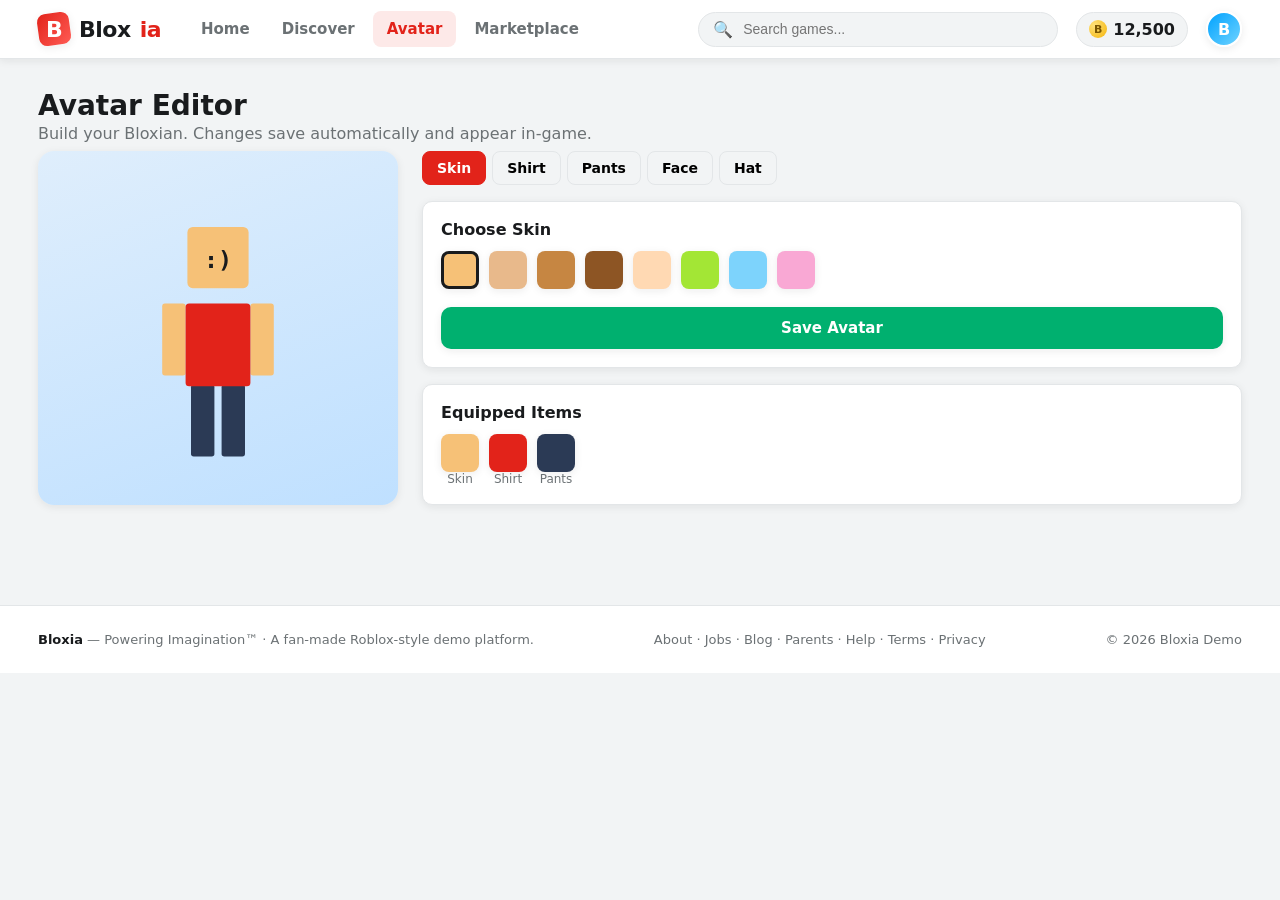
==== avatar.html @ 29c40a12 "Add Bloxia: Roblox-style web platform with playable 3D obby game Co-Authored-By: Devin AI <158243242" ====
<!DOCTYPE html>
<html lang="en">
<head>
  <meta charset="UTF-8" />
  <meta name="viewport" content="width=device-width, initial-scale=1.0" />
  <title>Avatar — Bloxia</title>
  <link rel="stylesheet" href="assets/css/style.css" />
  <link rel="icon" href="data:image/svg+xml,<svg xmlns='http://www.w3.org/2000/svg' viewBox='0 0 100 100'><rect width='100' height='100' rx='22' fill='%23e2231a'/><text x='50' y='72' font-size='64' text-anchor='middle' fill='white' font-family='Arial' font-weight='bold'>B</text></svg>" />
</head>
<body>
  <header class="topbar" id="topbar"></header>

  <main class="page">
    <h1 class="page-title">Avatar Editor</h1>
    <p class="page-sub">Build your Bloxian. Changes save automatically and appear in-game.</p>

    <div class="avatar-layout">
      <div class="avatar-stage">
        <div id="bloxguy"></div>
      </div>

      <div>
        <div class="tabs" id="tabs"></div>
        <div class="panel" id="editorPanel"></div>
        <div class="panel" style="margin-top:16px">
          <h3>Equipped Items</h3>
          <div class="swatches" id="equipped"></div>
        </div>
      </div>
    </div>
  </main>

  <footer class="footer" id="footer"></footer>
  <script src="assets/js/app.js"></script>
  <script src="assets/js/avatar.js"></script>
</body>
</html>
---- assets/css/style.css ----
:root {
  --bg: #f2f4f5;
  --panel: #ffffff;
  --ink: #191b1d;
  --muted: #6b7174;
  --line: #e3e6e8;
  --brand: #e2231a;
  --brand-2: #ff5b54;
  --accent: #00a2ff;
  --green: #00b06f;
  --gold: #f5b50a;
  --shadow: 0 2px 8px rgba(25, 27, 29, .08);
  --radius: 10px;
}

* { box-sizing: border-box; }
html, body { margin: 0; padding: 0; }
body {
  font-family: "Segoe UI", system-ui, -apple-system, Roboto, Helvetica, Arial, sans-serif;
  background: var(--bg);
  color: var(--ink);
  min-height: 100vh;
}
a { color: inherit; text-decoration: none; }
img { display: block; max-width: 100%; }
button { font-family: inherit; cursor: pointer; }

/* ===== Top navigation ===== */
.topbar {
  position: sticky; top: 0; z-index: 50;
  background: var(--panel);
  border-bottom: 1px solid var(--line);
  box-shadow: var(--shadow);
}
.topbar-inner {
  max-width: 1240px; margin: 0 auto; padding: 0 18px;
  height: 58px; display: flex; align-items: center; gap: 18px;
}
.logo {
  display: flex; align-items: center; gap: 9px;
  font-weight: 800; font-size: 22px; letter-spacing: -.5px;
}
.logo-mark {
  width: 32px; height: 32px; border-radius: 8px;
  background: linear-gradient(135deg, var(--brand), var(--brand-2));
  display: grid; place-items: center; color: #fff; font-weight: 900;
  transform: rotate(-8deg); box-shadow: var(--shadow);
}
.logo-mark span { transform: rotate(8deg); }
.logo b { color: var(--brand); }

.nav-links { display: flex; gap: 4px; margin-left: 8px; }
.nav-links a {
  padding: 9px 14px; border-radius: 8px; font-weight: 600; color: var(--muted);
  font-size: 15px; transition: .15s;
}
.nav-links a:hover { background: var(--bg); color: var(--ink); }
.nav-links a.active { color: var(--brand); background: #fde9e8; }

.search {
  flex: 1; max-width: 360px; margin-left: auto;
  display: flex; align-items: center; gap: 8px;
  background: var(--bg); border: 1px solid var(--line);
  border-radius: 20px; padding: 7px 14px;
}
.search input { border: 0; background: transparent; outline: none; width: 100%; font-size: 14px; }

.currency {
  display: flex; align-items: center; gap: 6px;
  background: var(--bg); border: 1px solid var(--line);
  padding: 7px 12px; border-radius: 20px; font-weight: 700;
}
.bux { width: 18px; height: 18px; border-radius: 50%;
  background: radial-gradient(circle at 30% 30%, #ffe27a, var(--gold));
  display: grid; place-items: center; font-size: 11px; color: #7a5600; font-weight: 900; }

.avatar-chip {
  width: 36px; height: 36px; border-radius: 50%;
  background: linear-gradient(135deg, var(--accent), #6fd3ff);
  display: grid; place-items: center; color: #fff; font-weight: 800;
  border: 2px solid #fff; box-shadow: var(--shadow);
}

/* ===== Layout ===== */
.page { max-width: 1240px; margin: 0 auto; padding: 24px 18px 60px; }
.section-head { display: flex; align-items: center; justify-content: space-between; margin: 26px 0 14px; }
.section-head h2 { margin: 0; font-size: 21px; }
.section-head a { color: var(--accent); font-weight: 600; font-size: 14px; }

/* ===== Hero ===== */
.hero {
  border-radius: 16px; overflow: hidden; position: relative;
  background: linear-gradient(120deg, #1a1f2b, #2b3a55 55%, var(--accent));
  color: #fff; padding: 40px; box-shadow: var(--shadow);
  display: flex; flex-direction: column; gap: 14px; min-height: 220px; justify-content: center;
}
.hero h1 { margin: 0; font-size: 38px; line-height: 1.1; max-width: 560px; }
.hero p { margin: 0; max-width: 520px; opacity: .9; font-size: 16px; }
.hero .cta { display: flex; gap: 12px; margin-top: 8px; }
.hero::after {
  content: ""; position: absolute; right: -40px; top: -40px; width: 280px; height: 280px;
  background: radial-gradient(circle, rgba(255,255,255,.18), transparent 70%);
}

.btn {
  border: 0; border-radius: 10px; padding: 12px 20px; font-weight: 700; font-size: 15px;
  background: var(--brand); color: #fff; transition: .15s; box-shadow: var(--shadow);
}
.btn:hover { filter: brightness(1.07); transform: translateY(-1px); }
.btn.ghost { background: rgba(255,255,255,.16); }
.btn.green { background: var(--green); }
.btn.dark { background: #23262b; }
.btn.block { width: 100%; }

/* ===== Game grid ===== */
.grid { display: grid; grid-template-columns: repeat(auto-fill, minmax(190px, 1fr)); gap: 16px; }
.card {
  background: var(--panel); border: 1px solid var(--line); border-radius: var(--radius);
  overflow: hidden; box-shadow: var(--shadow); transition: .15s; cursor: pointer;
}
.card:hover { transform: translateY(-3px); box-shadow: 0 8px 20px rgba(25,27,29,.14); }
.thumb { aspect-ratio: 1/1; position: relative; display: grid; place-items: center; color: #fff; }
.thumb .emoji { font-size: 64px; filter: drop-shadow(0 4px 6px rgba(0,0,0,.25)); }
.thumb .badge { position: absolute; top: 8px; left: 8px; background: rgba(0,0,0,.55); color: #fff;
  padding: 3px 8px; border-radius: 6px; font-size: 11px; font-weight: 700; }
.card-body { padding: 10px 11px 12px; }
.card-title { font-weight: 700; font-size: 14px; margin: 0 0 6px; white-space: nowrap; overflow: hidden; text-overflow: ellipsis; }
.card-meta { display: flex; align-items: center; justify-content: space-between; color: var(--muted); font-size: 12px; }
.pill-green { color: var(--green); font-weight: 700; }

/* ===== Carousel row ===== */
.row { display: flex; gap: 16px; overflow-x: auto; padding-bottom: 8px; scroll-behavior: smooth; }
.row .card { flex: 0 0 200px; }
.row::-webkit-scrollbar { height: 8px; }
.row::-webkit-scrollbar-thumb { background: var(--line); border-radius: 8px; }

/* ===== Avatar page ===== */
.avatar-layout { display: grid; grid-template-columns: 360px 1fr; gap: 24px; }
.avatar-stage {
  background: linear-gradient(160deg, #dfeefc, #bfe0ff); border-radius: 16px;
  display: grid; place-items: center; box-shadow: var(--shadow); padding: 24px; position: relative;
}
.bloxguy { width: 180px; }
.panel { background: var(--panel); border: 1px solid var(--line); border-radius: var(--radius); padding: 18px; box-shadow: var(--shadow); }
.panel h3 { margin: 0 0 12px; font-size: 16px; }
.swatches { display: flex; flex-wrap: wrap; gap: 10px; }
.swatch { width: 38px; height: 38px; border-radius: 8px; border: 3px solid transparent; cursor: pointer; box-shadow: var(--shadow); }
.swatch.sel { border-color: var(--ink); }
.tabs { display: flex; gap: 6px; margin-bottom: 16px; flex-wrap: wrap; }
.tab { padding: 8px 14px; border-radius: 8px; background: var(--bg); border: 1px solid var(--line); font-weight: 600; font-size: 14px; }
.tab.active { background: var(--brand); color: #fff; border-color: var(--brand); }

/* ===== Marketplace ===== */
.shop-item .thumb { aspect-ratio: 1/1; background: #eef1f3; }
.price { display: flex; align-items: center; gap: 5px; font-weight: 800; }

/* ===== Game player ===== */
.game-wrap { position: relative; border-radius: 14px; overflow: hidden; box-shadow: var(--shadow); background: #0b0f17; }
#game-canvas { display: block; width: 100%; height: 70vh; }
.hud { position: absolute; inset: 0; pointer-events: none; }
.hud .top { position: absolute; top: 14px; left: 14px; right: 14px; display: flex; justify-content: space-between; color: #fff; font-weight: 800; text-shadow: 0 2px 6px rgba(0,0,0,.6); }
.hud .chip { background: rgba(0,0,0,.45); padding: 8px 14px; border-radius: 10px; backdrop-filter: blur(4px); }
.overlay-msg {
  position: absolute; inset: 0; display: grid; place-items: center; text-align: center;
  background: rgba(8,12,20,.72); color: #fff; pointer-events: auto;
}
.overlay-msg .box { background: var(--panel); color: var(--ink); padding: 30px 36px; border-radius: 16px; box-shadow: var(--shadow); max-width: 420px; }
.overlay-msg h2 { margin: 0 0 8px; }
.overlay-msg p { color: var(--muted); margin: 0 0 18px; }
.hidden { display: none !important; }
.controls-help { display: flex; gap: 16px; justify-content: center; flex-wrap: wrap; color: var(--muted); font-size: 13px; margin-top: 14px; }
.key { display: inline-block; background: var(--bg); border: 1px solid var(--line); border-bottom-width: 3px; border-radius: 6px; padding: 2px 8px; font-weight: 700; font-size: 12px; }

/* ===== Footer ===== */
.footer { border-top: 1px solid var(--line); background: var(--panel); margin-top: 40px; }
.footer-inner { max-width: 1240px; margin: 0 auto; padding: 26px 18px; display: flex; flex-wrap: wrap; gap: 24px; justify-content: space-between; color: var(--muted); font-size: 13px; }
.footer b { color: var(--ink); }

.toast {
  position: fixed; bottom: 24px; left: 50%; transform: translateX(-50%) translateY(20px);
  background: #23262b; color: #fff; padding: 12px 20px; border-radius: 10px; box-shadow: var(--shadow);
  opacity: 0; transition: .25s; z-index: 200; font-weight: 600;
}
.toast.show { opacity: 1; transform: translateX(-50%) translateY(0); }

.page-title { font-size: 28px; margin: 6px 0 2px; }
.page-sub { color: var(--muted); margin: 0 0 8px; }

.filters { display: flex; gap: 8px; flex-wrap: wrap; margin: 14px 0 20px; }
.chip-btn { padding: 8px 16px; border-radius: 20px; border: 1px solid var(--line); background: var(--panel); font-weight: 600; font-size: 14px; }
.chip-btn.active { background: var(--ink); color: #fff; border-color: var(--ink); }

@media (max-width: 820px) {
  .avatar-layout { grid-template-columns: 1fr; }
  .nav-links { display: none; }
  .hero h1 { font-size: 28px; }
}
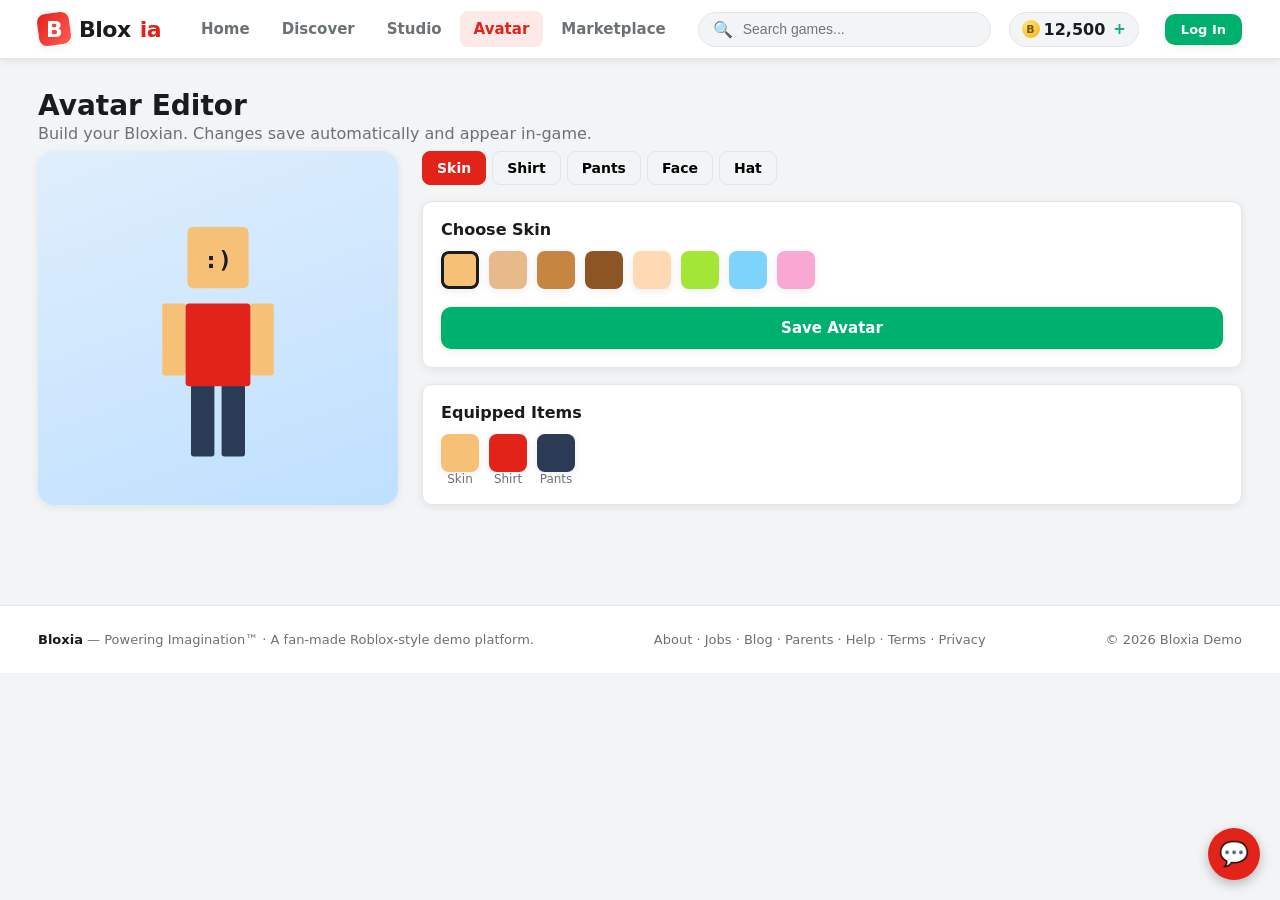
==== commit 33af4da2: "Add Bloxia v2: accounts, Studio, realtime chat, server-side economy Backend (FastAPI + SQLite): - Ac" ====
--- a/avatar.html
+++ b/avatar.html
@@ -31,7 +31,9 @@
   </main>
 
   <footer class="footer" id="footer"></footer>
+  <script src="assets/js/api.js"></script>
   <script src="assets/js/app.js"></script>
+  <script src="assets/js/chat.js"></script>
   <script src="assets/js/avatar.js"></script>
 </body>
 </html>
--- a/assets/css/style.css
+++ b/assets/css/style.css
@@ -195,3 +195,89 @@
   .nav-links { display: none; }
   .hero h1 { font-size: 28px; }
 }
+
+/* ===== V2: Auth, Studio, Coins, Chat ===== */
+
+/* Header extras */
+.auth-link { font-size: 13px; color: var(--muted); margin-left: 6px; white-space: nowrap; }
+.auth-link:hover { color: var(--brand); }
+.auth-btn { padding: 8px 16px !important; font-size: 13px !important; white-space: nowrap; margin-left: 8px; }
+.buy-plus { font-size: 15px; font-weight: 800; margin-left: 4px; color: var(--green); }
+.currency { display: flex; align-items: center; gap: 4px; }
+
+/* Narrow centered page */
+.page.narrow { max-width: 420px; margin: 0 auto; }
+
+/* Auth card */
+.auth-card { background: var(--panel); border-radius: var(--radius); box-shadow: var(--shadow); padding: 28px 24px; margin-top: 38px; }
+.auth-tabs { display: flex; gap: 0; border-bottom: 2px solid var(--line); margin-bottom: 18px; }
+.auth-tab { flex: 1; text-align: center; padding: 10px; background: none; border: none; font-size: 15px; font-weight: 700; color: var(--muted); cursor: pointer; border-bottom: 2px solid transparent; margin-bottom: -2px; }
+.auth-tab.active { color: var(--brand); border-bottom-color: var(--brand); }
+
+/* Form fields */
+.field { display: flex; flex-direction: column; gap: 4px; margin-bottom: 14px; }
+.field span { font-size: 13px; font-weight: 600; color: var(--muted); }
+.field input { padding: 10px 12px; border: 1px solid var(--line); border-radius: 8px; font-size: 15px; outline: none; transition: border .2s; }
+.field input:focus { border-color: var(--brand); }
+.field-row { display: flex; gap: 10px; }
+.field-row .field { flex: 1; }
+.form-error { color: var(--brand); font-size: 13px; min-height: 18px; margin: 4px 0; }
+.muted { color: var(--muted); }
+.small { font-size: 12px; }
+
+/* Studio */
+.studio-layout { display: grid; grid-template-columns: 1fr 260px; gap: 24px; margin-top: 16px; }
+.studio-stage { background: var(--panel); border-radius: var(--radius); box-shadow: var(--shadow); padding: 16px; }
+.grid-board { display: grid; gap: 3px; max-width: 400px; margin: auto; }
+.cell { width: 100%; aspect-ratio: 1; background: #eaecee; border: none; border-radius: 4px; cursor: pointer; font-size: 11px; font-weight: 700; color: #fff; transition: .15s; }
+.cell:hover { background: #cfd3d7; }
+.cell.filled { background: var(--accent); }
+.cell.start { background: var(--green); }
+.cell.finish { background: var(--gold); color: var(--ink); }
+.studio-legend { display: flex; gap: 14px; justify-content: center; margin-top: 10px; font-size: 12px; color: var(--muted); align-items: center; }
+.sw { display: inline-block; width: 14px; height: 14px; border-radius: 3px; vertical-align: middle; margin-right: 3px; }
+.sw.start { background: var(--green); }
+.sw.step { background: var(--accent); }
+.sw.finish { background: var(--gold); }
+.studio-panel { background: var(--panel); border-radius: var(--radius); box-shadow: var(--shadow); padding: 18px; display: flex; flex-direction: column; gap: 10px; }
+.stat-box { text-align: center; font-size: 12px; color: var(--muted); }
+.stat-box b { display: block; font-size: 20px; color: var(--ink); }
+.studio-buttons { display: flex; gap: 8px; }
+.studio-buttons .btn { flex: 1; }
+
+/* Coins / Buy Bux */
+.coin-grid { margin-top: 20px; }
+.coin-pack { text-align: center; }
+.coin-amt { font-size: 22px; font-weight: 800; margin: 4px 0 10px; color: var(--gold); }
+.demo-banner { background: #fff8e1; border: 1px solid #ffd54f; border-radius: var(--radius); padding: 12px 16px; margin: 16px 0; font-size: 14px; color: #6d4c00; }
+.badge.gold { background: var(--gold); color: var(--ink); }
+
+/* Modal / checkout */
+.modal-backdrop { position: fixed; inset: 0; background: rgba(0,0,0,.45); z-index: 300; display: flex; align-items: center; justify-content: center; }
+.modal { background: var(--panel); border-radius: var(--radius); box-shadow: 0 8px 32px rgba(0,0,0,.2); padding: 28px 24px; width: 380px; max-width: 90vw; }
+.modal h2 { margin: 0 0 12px; }
+.modal-actions { display: flex; gap: 10px; margin-top: 16px; }
+.modal-actions .btn { flex: 1; }
+
+/* Chat widget */
+.chat-launcher { position: fixed; bottom: 20px; right: 20px; z-index: 400; width: 52px; height: 52px; border-radius: 50%; background: var(--brand); color: #fff; font-size: 24px; border: none; box-shadow: 0 4px 12px rgba(0,0,0,.25); cursor: pointer; transition: .2s; }
+.chat-launcher:hover, .chat-launcher.active { background: #c11d16; transform: scale(1.05); }
+.chat-panel { position: fixed; bottom: 80px; right: 20px; z-index: 400; width: 340px; max-width: 90vw; height: 420px; max-height: 60vh; background: var(--panel); border-radius: var(--radius); box-shadow: 0 8px 28px rgba(0,0,0,.18); display: flex; flex-direction: column; opacity: 0; pointer-events: none; transform: translateY(12px); transition: .2s; }
+.chat-panel.show { opacity: 1; pointer-events: all; transform: translateY(0); }
+.chat-head { display: flex; align-items: center; justify-content: space-between; padding: 10px 14px; font-weight: 700; border-bottom: 1px solid var(--line); font-size: 14px; }
+.chat-close { background: none; border: none; font-size: 16px; cursor: pointer; color: var(--muted); }
+.chat-log { flex: 1; overflow-y: auto; padding: 10px 14px; display: flex; flex-direction: column; gap: 6px; font-size: 13px; }
+.chat-msg { background: #f0f2f4; border-radius: 8px; padding: 6px 10px; max-width: 85%; }
+.chat-msg.me { background: #dbeafe; align-self: flex-end; }
+.chat-user { font-weight: 700; margin-right: 6px; }
+.chat-time { font-size: 10px; color: var(--muted); margin-left: 6px; }
+.chat-sys { text-align: center; font-size: 11px; color: var(--muted); padding: 2px; }
+.chat-input-row { display: flex; gap: 6px; padding: 10px 14px; border-top: 1px solid var(--line); }
+.chat-input-row input { flex: 1; padding: 8px 10px; border: 1px solid var(--line); border-radius: 8px; font-size: 14px; outline: none; }
+.chat-input-row .btn { padding: 8px 14px; font-size: 13px; }
+.chat-note { text-align: center; font-size: 11px; color: var(--muted); padding: 4px; margin: 0; }
+
+@media (max-width: 640px) {
+  .studio-layout { grid-template-columns: 1fr; }
+  .chat-panel { width: 94vw; right: 3vw; bottom: 76px; }
+}
